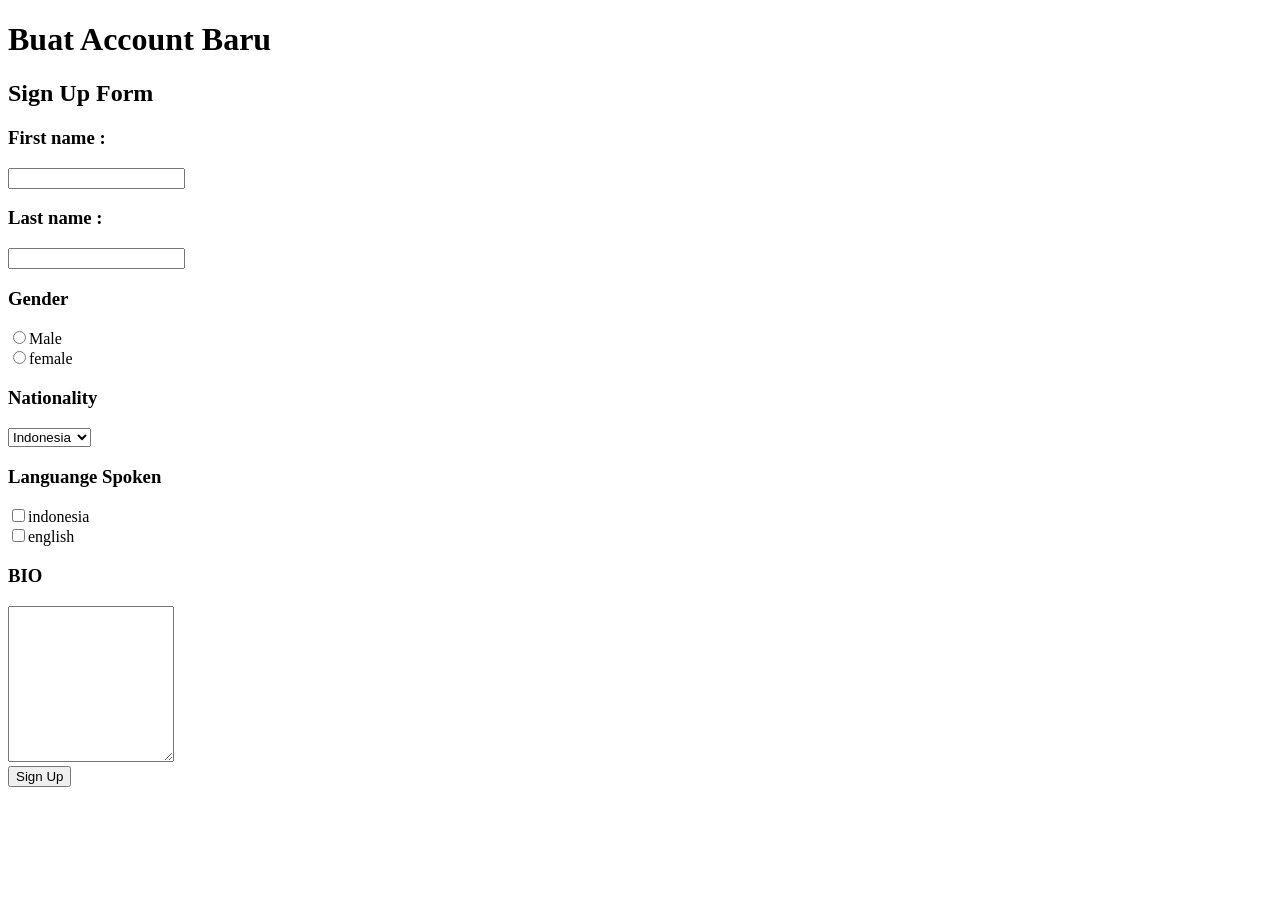
==== form.html @ 5ac04294 "arif" ====
<!DOCTYPE html>
<html lang="en">
<head>
    <meta charset="UTF-8">
    <meta name="viewport" content="width=device-width, initial-scale=1.0">
    <title>Isi </title>
</head>

    <h1>Buat Account Baru</h1>
    <h2>Sign Up Form</h2>
    <h3>First name :</h3>
    <input type="text">
    <h3>Last name :</h3>
    <input type="text">
    <h3>Gender</h3>
    <input type="radio" name="gender" value="male">Male<br>
    <input type="radio" name="gender" value="female">female<br>

    <h3>Nationality</h3>

    <select name="Nationality">
      <option value="indonesia">Indonesia</option>
      <option value="malaysia">Malaysia</option>
      <option value="singapore">Singapore</option>
      <option value="Other">Other</option>
    </select>
    <h3>Languange Spoken</h3>
    <input type="checkbox" value="indonesia">indonesia<br>
    <input type="checkbox" value="enggres">english<br>

    <h3>BIO</h3>
    <textarea name="bio" cols="18" rows="10"></textarea><br>

    <a href="welcome.html"><input type="button" name="Sign Up" value="Sign Up"></a>
      

    
</body>
</html>
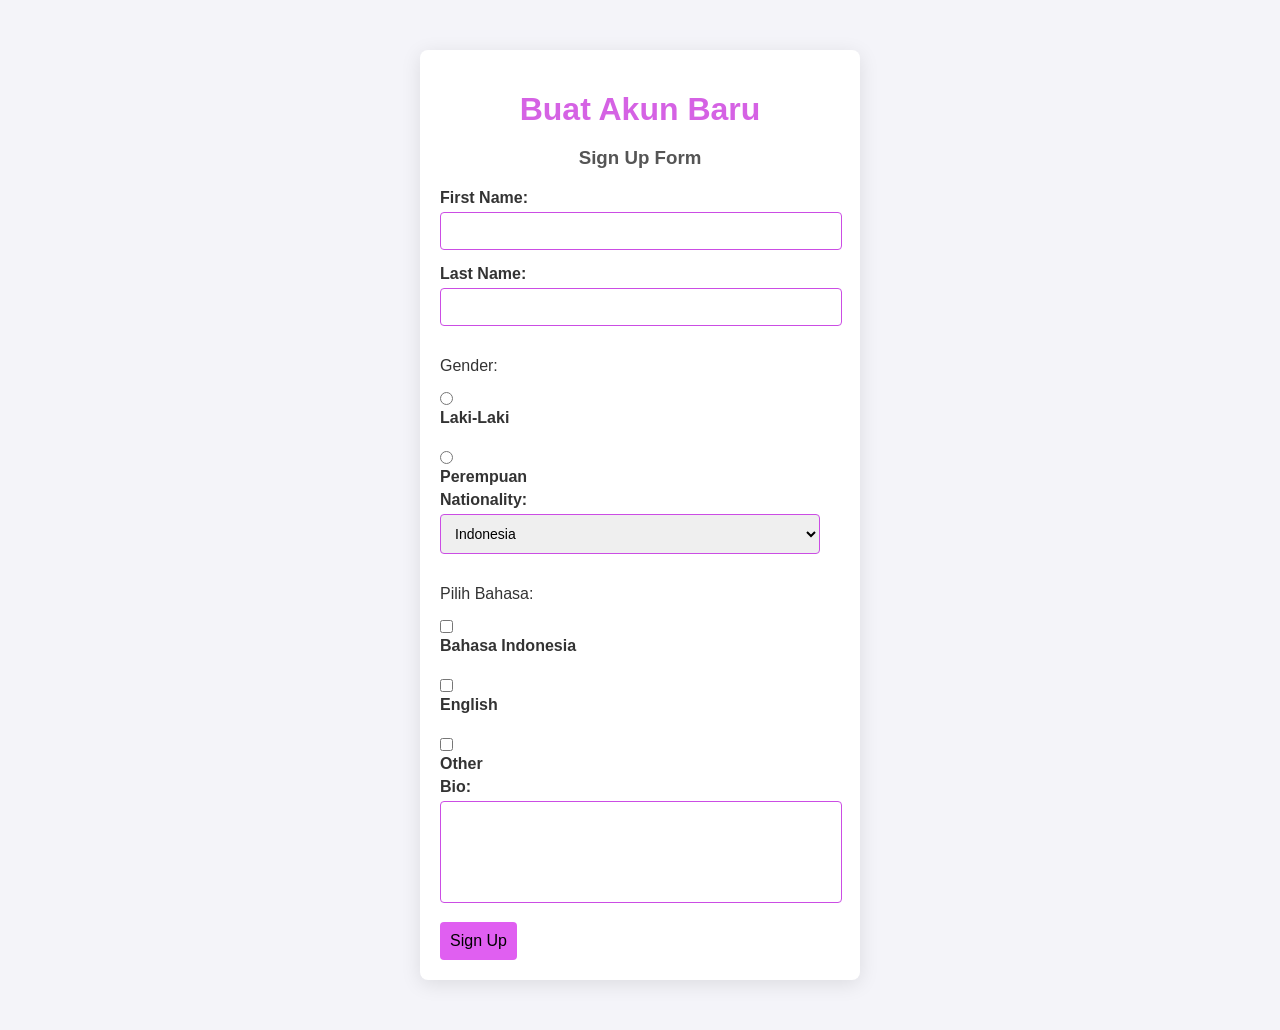
==== commit 13a57272: "arif" ====
--- a/form.html
+++ b/form.html
@@ -3,37 +3,138 @@
 <head>
     <meta charset="UTF-8">
     <meta name="viewport" content="width=device-width, initial-scale=1.0">
-    <title>Isi </title>
+    <title>Buat Akun Baru</title>
+    <link rel="stylesheet" href="form.css">
 </head>
+<body>
+    <style>body {
+        font-family: Arial, sans-serif;
+        background-color: #f4f4f9;
+        color: #333;
+        margin: 0;
+        padding: 0;
+    }
+    
+    .container {
+        width: 100%;
+        max-width: 400px;
+        margin: 50px auto;
+        background: white;
+        border-radius: 8px;
+        box-shadow: 0 4px 20px rgba(0, 0, 0, 0.1);
+        padding: 20px;
+    }
+    
+    h1 {
+        text-align: center;
+        color: #d562e4;
+        margin-bottom: 10px;
+    }
+    
+    h3 {
+        text-align: center;
+        color: #555;
+        margin-bottom: 20px;
+    }
+    
+    label {
+        display: block;
+        margin-bottom: 5px;
+        font-weight: bold;
+    }
+    
+    input[type="text"],
+    input[type="radio"],
+    input[type="checkbox"],
+    select,
+    textarea {
+        width: calc(100% - 20px);
+        padding: 10px;
+        margin-bottom: 15px;
+        border: 1px solid #cb4de4;
+        border-radius: 4px;
+        font-size: 14px;
+    }
+    
+    input[type="radio"],
+    input[type="checkbox"] {
+        width: auto;
+        margin: 0 10px 0 0;
+    }
+    
+    input[type="submit"] {
+        background-color: #e05ff1;
+        color: rgb(0, 0, 0);
+        border: none;
+        border-radius: 4px;
+        padding: 10px;
+        cursor: pointer;
+        font-size: 16px;
+        transition: background-color 0.3s;
+    }
+    
+    input[type="submit"]:hover {
+        background-color: #aa00ff;
+    }
+    
+    textarea {
+        resize: none;
+    }
+    
+    @media (max-width: 500px) {
+        .container {
+            padding: 15px;
+        }
+    
+        input[type="text"],
+        select,
+        textarea {
+            font-size: 12px;
+        }
+    
+        input[type="submit"] {
+            font-size: 14px;
+        }
+    }
+    </style>
+   
 
-    <h1>Buat Account Baru</h1>
-    <h2>Sign Up Form</h2>
-    <h3>First name :</h3>
-    <input type="text">
-    <h3>Last name :</h3>
-    <input type="text">
-    <h3>Gender</h3>
-    <input type="radio" name="gender" value="male">Male<br>
-    <input type="radio" name="gender" value="female">female<br>
+    <div class="container">
+        <form action="welcome.html" method="GET">
+            <h1>Buat Akun Baru</h1>
+            <h3>Sign Up Form</h3>
 
-    <h3>Nationality</h3>
+            <label for="first-name">First Name:</label>
+            <input type="text" id="first-name" required>
 
-    <select name="Nationality">
-      <option value="indonesia">Indonesia</option>
-      <option value="malaysia">Malaysia</option>
-      <option value="singapore">Singapore</option>
-      <option value="Other">Other</option>
-    </select>
-    <h3>Languange Spoken</h3>
-    <input type="checkbox" value="indonesia">indonesia<br>
-    <input type="checkbox" value="enggres">english<br>
+            <label for="last-name">Last Name:</label>
+            <input type="text" id="last-name" required>
 
-    <h3>BIO</h3>
-    <textarea name="bio" cols="18" rows="10"></textarea><br>
+            <p>Gender:</p>
+            <input type="radio" id="Laki-Laki" name="gender" value="Laki-Laki" required>
+            <label for="Laki-Laki">Laki-Laki</label><br>
+            <input type="radio" id="Perempuan" name="gender" value="Perempuan">
+            <label for="Perempuan">Perempuan</label>
 
-    <a href="welcome.html"><input type="button" name="Sign Up" value="Sign Up"></a>
-      
+            <label for="nationality">Nationality:</label>
+            <select name="nationality" id="nationality" required>
+                <option value="Indonesia">Indonesia</option>
+                <option value="Inggris">Inggris</option>
+            </select>
 
-    
+            <p>Pilih Bahasa:</p>
+            <input type="checkbox" id="bahasa-indonesia" name="bahasa">
+            <label for="bahasa-indonesia">Bahasa Indonesia</label><br>
+            <input type="checkbox" id="english" name="bahasa">
+            <label for="english">English</label><br>
+            <input type="checkbox" id="other" name="bahasa">
+            <label for="other">Other</label>
+
+            <label for="bio">Bio:</label>
+            <textarea name="bio" id="bio" rows="5" required></textarea><br>
+
+            <input type="submit" value="Sign Up">
+        </form>
+    </div>
 </body>
-</html>+</html>
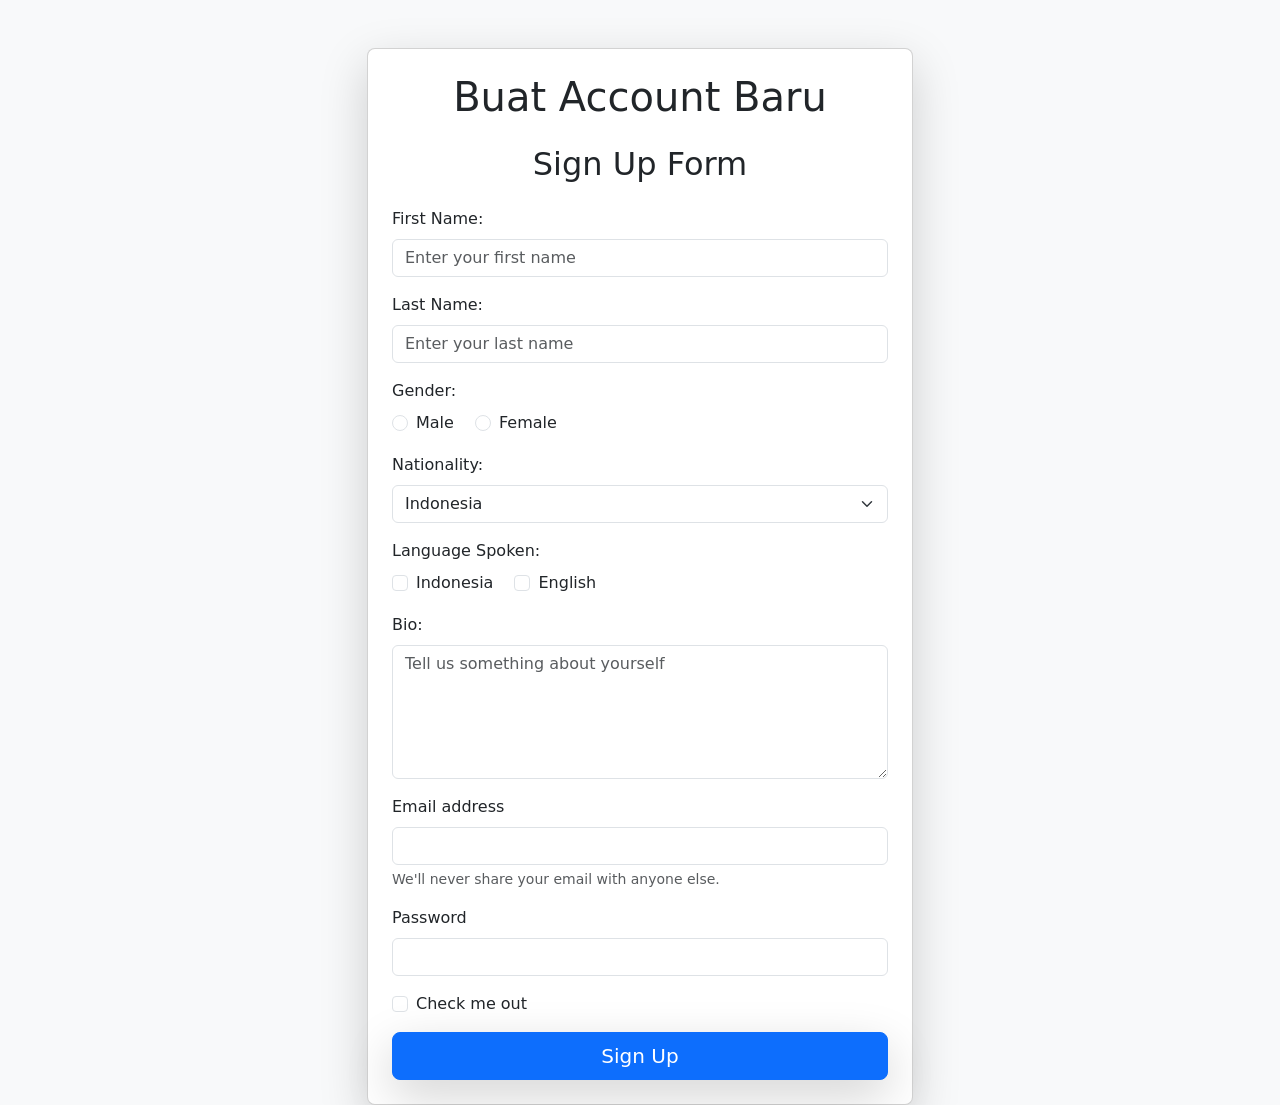
==== commit 2d6d1f64: "arifsetyawan" ====
--- a/form.html
+++ b/form.html
@@ -3,138 +3,93 @@
 <head>
     <meta charset="UTF-8">
     <meta name="viewport" content="width=device-width, initial-scale=1.0">
-    <title>Buat Akun Baru</title>
-    <link rel="stylesheet" href="form.css">
+    <title>Isi</title>
+
+    <link href="https://cdn.jsdelivr.net/npm/bootstrap@5.3.0-alpha1/dist/css/bootstrap.min.css" rel="stylesheet">
+   
 </head>
-<body>
-    <style>body {
-        font-family: Arial, sans-serif;
-        background-color: #f4f4f9;
-        color: #333;
-        margin: 0;
-        padding: 0;
-    }
-    
-    .container {
-        width: 100%;
-        max-width: 400px;
-        margin: 50px auto;
-        background: white;
-        border-radius: 8px;
-        box-shadow: 0 4px 20px rgba(0, 0, 0, 0.1);
-        padding: 20px;
-    }
-    
-    h1 {
-        text-align: center;
-        color: #d562e4;
-        margin-bottom: 10px;
-    }
-    
-    h3 {
-        text-align: center;
-        color: #555;
-        margin-bottom: 20px;
-    }
-    
-    label {
-        display: block;
-        margin-bottom: 5px;
-        font-weight: bold;
-    }
-    
-    input[type="text"],
-    input[type="radio"],
-    input[type="checkbox"],
-    select,
-    textarea {
-        width: calc(100% - 20px);
-        padding: 10px;
-        margin-bottom: 15px;
-        border: 1px solid #cb4de4;
-        border-radius: 4px;
-        font-size: 14px;
-    }
-    
-    input[type="radio"],
-    input[type="checkbox"] {
-        width: auto;
-        margin: 0 10px 0 0;
-    }
-    
-    input[type="submit"] {
-        background-color: #e05ff1;
-        color: rgb(0, 0, 0);
-        border: none;
-        border-radius: 4px;
-        padding: 10px;
-        cursor: pointer;
-        font-size: 16px;
-        transition: background-color 0.3s;
-    }
-    
-    input[type="submit"]:hover {
-        background-color: #aa00ff;
-    }
-    
-    textarea {
-        resize: none;
-    }
-    
-    @media (max-width: 500px) {
-        .container {
-            padding: 15px;
-        }
-    
-        input[type="text"],
-        select,
-        textarea {
-            font-size: 12px;
-        }
-    
-        input[type="submit"] {
-            font-size: 14px;
-        }
-    }
-    </style>
-   
+<body class="bg-light">
+  
+    <div class="container mt-5">
+        <div class="row justify-content-center">
+            <div class="col-md-8 col-lg-6">
 
-    <div class="container">
-        <form action="welcome.html" method="GET">
-            <h1>Buat Akun Baru</h1>
-            <h3>Sign Up Form</h3>
+                <div class="card shadow-lg rounded-3">
+                    <div class="card-body p-4">
+                        <h1 class="text-center mb-4">Buat Account Baru</h1>
+                        <h2 class="text-center mb-4">Sign Up Form</h2>
+                        
+                        <form>
+                            <div class="mb-3">
+                                <label for="firstName" class="form-label">First Name:</label>
+                                <input type="text" class="form-control" id="firstName" placeholder="Enter your first name" required>
+                            </div>
+                            
+                            <div class="mb-3">
+                                <label for="lastName" class="form-label">Last Name:</label>
+                                <input type="text" class="form-control" id="lastName" placeholder="Enter your last name" required>
+                            </div>
+                            
+                            <div class="mb-3">
+                                <label class="form-label">Gender:</label><br>
+                                <div class="form-check form-check-inline">
+                                    <input type="radio" name="gender" value="male" id="male" class="form-check-input">
+                                    <label for="male" class="form-check-label"><i class="fas fa-male"></i> Male</label>
+                                </div>
+                                <div class="form-check form-check-inline">
+                                    <input type="radio" name="gender" value="female" id="female" class="form-check-input">
+                                    <label for="female" class="form-check-label"><i class="fas fa-female"></i> Female</label>
+                                </div>
+                            </div>
+                            
+                            <div class="mb-3">
+                                <label for="nationality" class="form-label">Nationality:</label>
+                                <select name="nationality" class="form-select" id="nationality" required>
+                                    <option value="indonesia">Indonesia</option>
+                                    <option value="malaysia">Malaysia</option>
+                                    <option value="singapore">Singapore</option>
+                                    <option value="other">Other</option>
+                                </select>
+                            </div>
+                            
+                            <div class="mb-3">
+                                <label class="form-label">Language Spoken:</label><br>
+                                <div class="form-check form-check-inline">
+                                    <input type="checkbox" value="indonesia" id="indonesia" class="form-check-input">
+                                    <label for="indonesia" class="form-check-label"><i class="bs-primary"></i> Indonesia</label>
+                                </div>
+                                <div class="form-check form-check-inline">
+                                    <input type="checkbox" value="english" id="english" class="form-check-input">
+                                    <label for="english" class="form-check-label"><i class=""></i> English</label>
+                                </div>
+                            </div>
+                            
+                            <div class="mb-3">
+                                <label for="bio" class="form-label">Bio:</label>
+                                <textarea name="bio" id="bio" class="form-control" rows="5" placeholder="Tell us something about yourself" required></textarea>
+                            </div>
+                            <form>
+                              <div class="mb-3">
+                                <label for="exampleInputEmail1" class="form-label">Email address</label>
+                                <input type="email" class="form-control" id="exampleInputEmail1" aria-describedby="emailHelp">
+                                <div id="emailHelp" class="form-text">We'll never share your email with anyone else.</div>
+                              </div>
+                              <div class="mb-3">
+                                <label for="exampleInputPassword1" class="form-label">Password</label>
+                                <input type="password" class="form-control" id="exampleInputPassword1">
+                              </div>
+                              <div class="mb-3 form-check">
+                                <input type="checkbox" class="form-check-input" id="exampleCheck1">
+                                <label class="form-check-label" for="exampleCheck1">Check me out</label>
+                              </div>
+                            </form>
 
-            <label for="first-name">First Name:</label>
-            <input type="text" id="first-name" required>
-
-            <label for="last-name">Last Name:</label>
-            <input type="text" id="last-name" required>
-
-            <p>Gender:</p>
-            <input type="radio" id="Laki-Laki" name="gender" value="Laki-Laki" required>
-            <label for="Laki-Laki">Laki-Laki</label><br>
-            <input type="radio" id="Perempuan" name="gender" value="Perempuan">
-            <label for="Perempuan">Perempuan</label>
-
-            <label for="nationality">Nationality:</label>
-            <select name="nationality" id="nationality" required>
-                <option value="Indonesia">Indonesia</option>
-                <option value="Inggris">Inggris</option>
-            </select>
-
-            <p>Pilih Bahasa:</p>
-            <input type="checkbox" id="bahasa-indonesia" name="bahasa">
-            <label for="bahasa-indonesia">Bahasa Indonesia</label><br>
-            <input type="checkbox" id="english" name="bahasa">
-            <label for="english">English</label><br>
-            <input type="checkbox" id="other" name="bahasa">
-            <label for="other">Other</label>
-
-            <label for="bio">Bio:</label>
-            <textarea name="bio" id="bio" rows="5" required></textarea><br>
-
-            <input type="submit" value="Sign Up">
-        </form>
-    </div>
-</body>
-</html>
+                            <div class="text-center">
+                                <a href="welcome.html" class="btn btn-primary btn-lg w-100 rounded-3 shadow-lg">Sign Up</a>
+                            </div>
+                        </form>
+                    </div>
+                </div>
+            </div>
+        </div>
+    </div>
